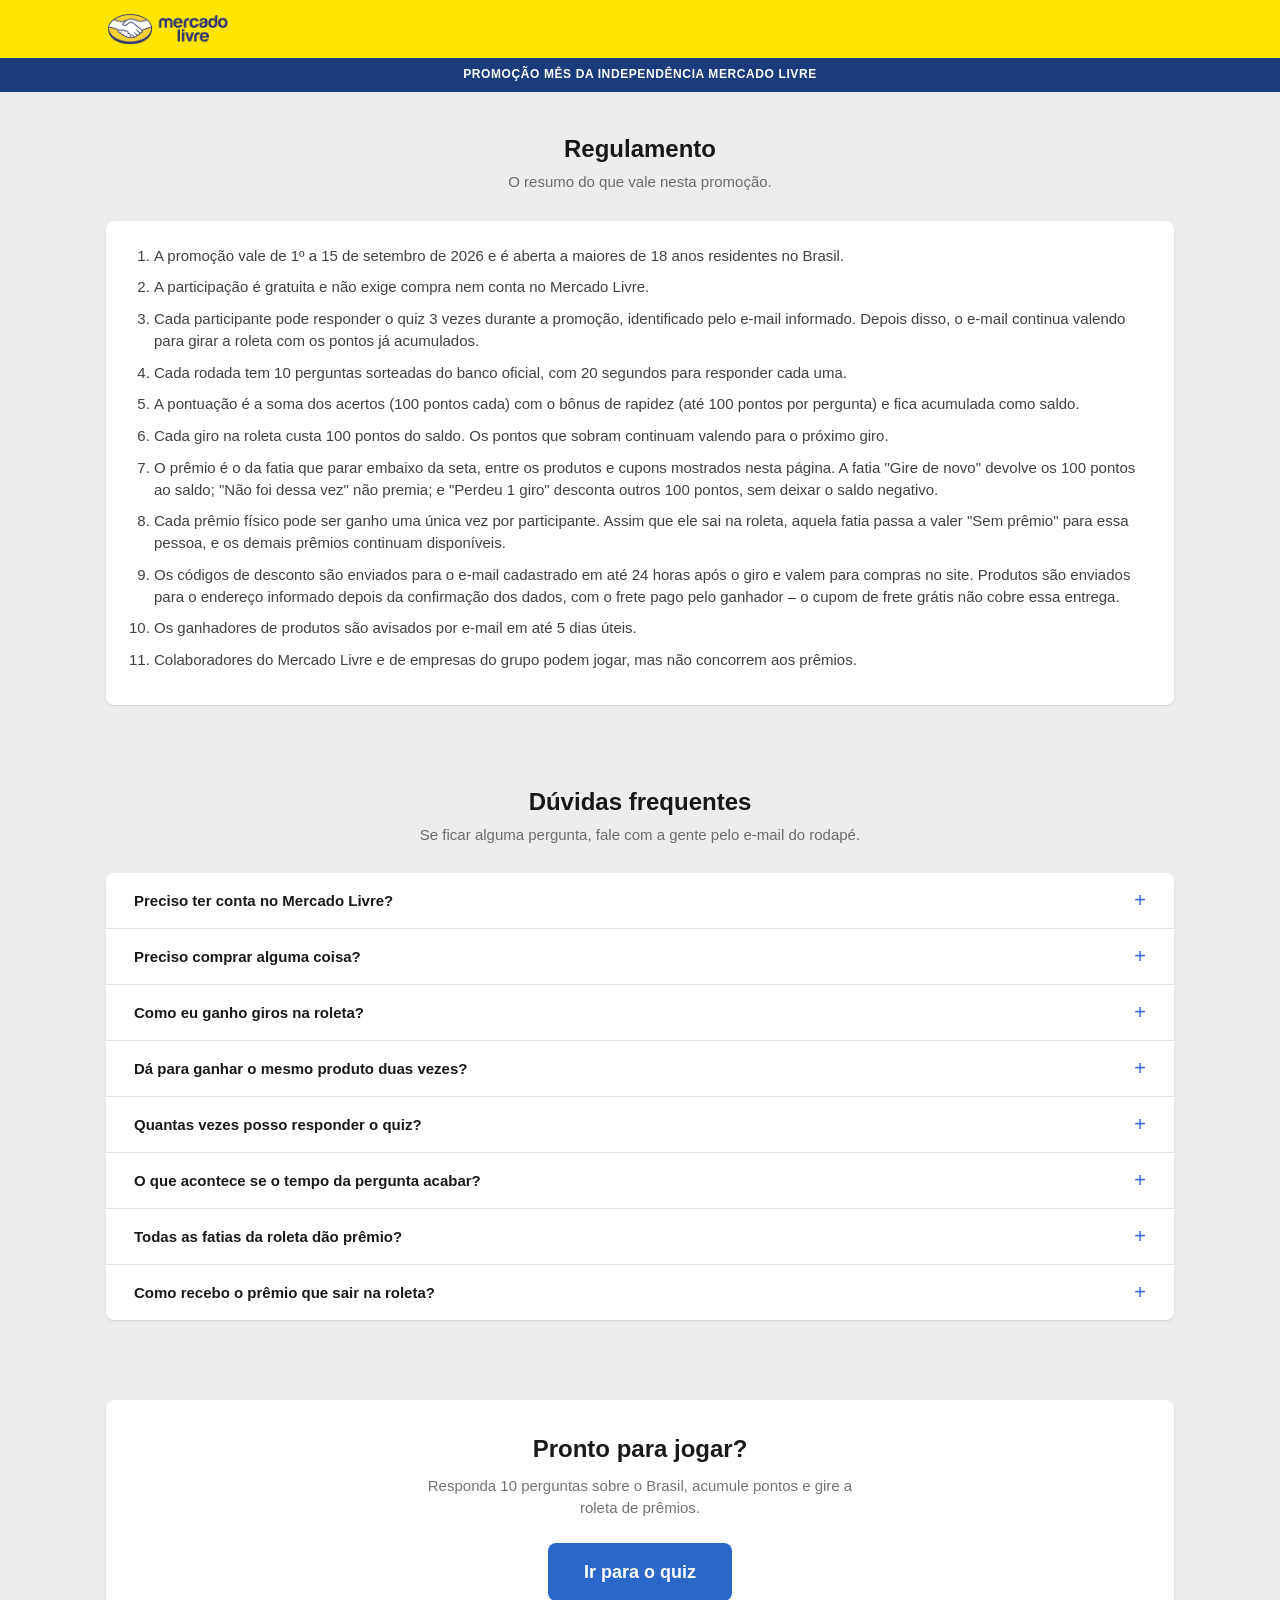
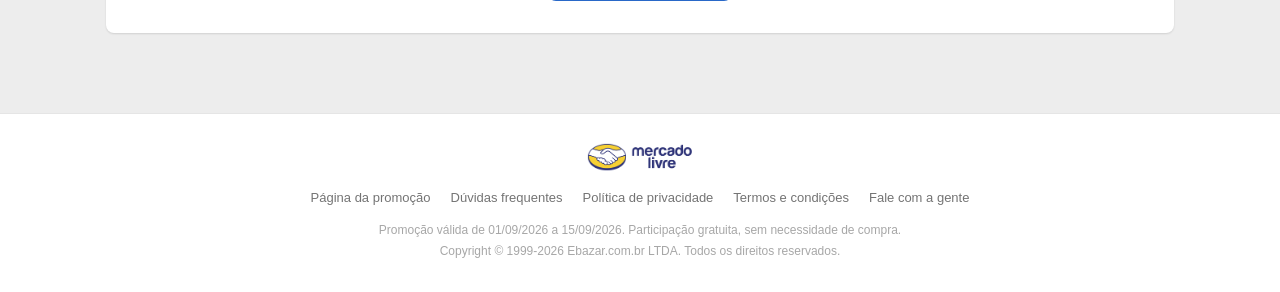
==== regulamento.html @ 3c443bb8 "Landing da promoção Quiz Premiado com roleta de prêmios Página única e autônoma do evento, no padrão" ====
<!DOCTYPE html>
<html lang="pt-BR">
<head>
<meta charset="UTF-8">
<meta name="viewport" content="width=device-width, initial-scale=1">
<title>Regulamento e dúvidas | Quiz Premiado Mercado Livre</title>
<meta name="description" content="Regulamento completo e dúvidas frequentes da promoção Quiz Premiado do Mercado Livre.">
<link rel="icon" href="imagens/mercado-livre-seeklogo.svg">
<link rel="stylesheet" href="css/estilo.css">
</head>
<body>

<!-- ============================ TOPO ============================ -->
<header class="topo">
  <div class="container topo__conteudo">
    <a href="index.html"><img class="topo__logo" src="imagens/mercado-livre-seeklogo.svg" alt="Mercado Livre"></a>
  </div>
</header>

<!-- Faixa com o nome da campanha, logo abaixo da marca -->
<div class="faixa-campanha">
  <div class="container">Promoção Mês da Independência Mercado Livre</div>
</div>

<main>
  <!-- ============================ REGULAMENTO ============================ -->
  <section class="secao" id="regulamento">
    <div class="container">
      <h2 class="secao__titulo">Regulamento</h2>
      <p class="secao__subtitulo">O resumo do que vale nesta promoção.</p>

      <div class="cartao regras">
        <ol>
          <li>A promoção vale de 1º a 15 de setembro de 2026 e é aberta a maiores de 18 anos residentes no Brasil.</li>
          <li>A participação é gratuita e não exige compra nem conta no Mercado Livre.</li>
          <li>Cada participante pode responder o quiz 3 vezes durante a promoção, identificado pelo e-mail informado. Depois disso, o e-mail continua valendo para girar a roleta com os pontos já acumulados.</li>
          <li>Cada rodada tem 10 perguntas sorteadas do banco oficial, com 20 segundos para responder cada uma.</li>
          <li>A pontuação é a soma dos acertos (100 pontos cada) com o bônus de rapidez (até 100 pontos por pergunta) e fica acumulada como saldo.</li>
          <li>Cada giro na roleta custa 100 pontos do saldo. Os pontos que sobram continuam valendo para o próximo giro.</li>
          <li>O prêmio é o da fatia que parar embaixo da seta, entre os produtos e cupons mostrados nesta página. A fatia "Gire de novo" devolve os 100 pontos ao saldo; "Não foi dessa vez" não premia; e "Perdeu 1 giro" desconta outros 100 pontos, sem deixar o saldo negativo.</li>
          <li>Cada prêmio físico pode ser ganho uma única vez por participante. Assim que ele sai na roleta, aquela fatia passa a valer "Sem prêmio" para essa pessoa, e os demais prêmios continuam disponíveis.</li>
          <li>Os códigos de desconto são enviados para o e-mail cadastrado em até 24 horas após o giro e valem para compras no site. Produtos são enviados para o endereço informado depois da confirmação dos dados, com o frete pago pelo ganhador &ndash; o cupom de frete grátis não cobre essa entrega.</li>
          <li>Os ganhadores de produtos são avisados por e-mail em até 5 dias úteis.</li>
          <li>Colaboradores do Mercado Livre e de empresas do grupo podem jogar, mas não concorrem aos prêmios.</li>
        </ol>
      </div>
    </div>
  </section>

  <!-- ============================ FAQ ============================ -->
  <section class="secao" id="duvidas">
    <div class="container">
      <h2 class="secao__titulo">Dúvidas frequentes</h2>
      <p class="secao__subtitulo">Se ficar alguma pergunta, fale com a gente pelo e-mail do rodapé.</p>

      <div class="cartao" id="faq">
        <div class="faq__item">
          <button class="faq__pergunta" type="button" aria-expanded="false" aria-controls="faq1">Preciso ter conta no Mercado Livre?</button>
          <p class="faq__resposta" id="faq1" hidden>Não. A promoção é aberta a qualquer pessoa: basta informar nome e e-mail nesta página.</p>
        </div>
        <div class="faq__item">
          <button class="faq__pergunta" type="button" aria-expanded="false" aria-controls="faq2">Preciso comprar alguma coisa?</button>
          <p class="faq__resposta" id="faq2" hidden>Não. A participação é gratuita e não está condicionada a nenhuma compra.</p>
        </div>
        <div class="faq__item">
          <button class="faq__pergunta" type="button" aria-expanded="false" aria-controls="faq3">Como eu ganho giros na roleta?</button>
          <p class="faq__resposta" id="faq3" hidden>Cada acerto vale 100 pontos, mais até 100 de bônus por rapidez. Os pontos ficam acumulados no seu saldo e, a cada 100, você libera um giro &ndash; ou seja, todo acerto já garante pelo menos um giro. Dá para guardar os pontos e girar várias vezes depois.</p>
        </div>
        <div class="faq__item">
          <button class="faq__pergunta" type="button" aria-expanded="false" aria-controls="faq8">Dá para ganhar o mesmo produto duas vezes?</button>
          <p class="faq__resposta" id="faq8" hidden>Não. Cada prêmio físico é único por participante: quando ele sai na roleta, aquela fatia vira "Sem prêmio" para você e os outros produtos seguem valendo. Cupons não têm esse limite e podem sair mais de uma vez.</p>
        </div>
        <div class="faq__item">
          <button class="faq__pergunta" type="button" aria-expanded="false" aria-controls="faq7">Quantas vezes posso responder o quiz?</button>
          <p class="faq__resposta" id="faq7" hidden>Três vezes por e-mail, durante toda a promoção. Os pontos das três rodadas se somam no mesmo saldo, e depois da terceira você continua podendo girar a roleta enquanto tiver pontos guardados.</p>
        </div>
        <div class="faq__item">
          <button class="faq__pergunta" type="button" aria-expanded="false" aria-controls="faq4">O que acontece se o tempo da pergunta acabar?</button>
          <p class="faq__resposta" id="faq4" hidden>A pergunta é contada como erro e o quiz segue automaticamente para a próxima.</p>
        </div>
        <div class="faq__item">
          <button class="faq__pergunta" type="button" aria-expanded="false" aria-controls="faq6">Todas as fatias da roleta dão prêmio?</button>
          <p class="faq__resposta" id="faq6" hidden>Não. Além dos produtos e cupons, a roleta tem a fatia "Gire de novo", que devolve os 100 pontos, a fatia "Não foi dessa vez", que não premia, e a fatia "Perdeu 1 giro", que desconta mais 100 pontos do saldo. Se não houver todos esses pontos, sai só o que existir: o saldo nunca fica negativo.</p>
        </div>
        <div class="faq__item">
          <button class="faq__pergunta" type="button" aria-expanded="false" aria-controls="faq5">Como recebo o prêmio que sair na roleta?</button>
          <p class="faq__resposta" id="faq5" hidden>O código de desconto chega no e-mail que você cadastrou em até 24 horas depois do giro &ndash; vale conferir também a caixa de spam. Se sair um produto, entramos em contato pelo mesmo e-mail para confirmar seus dados e combinar a entrega. O frete é pago pelo ganhador, calculado pelo CEP na hora do envio.</p>
        </div>
      </div>
    </div>
  </section>

  <!-- ============================ VOLTAR ============================ -->
  <section class="secao">
    <div class="container">
      <div class="cartao painel">
        <h2>Pronto para jogar?</h2>
        <p>Responda 10 perguntas sobre o Brasil, acumule pontos e gire a roleta de prêmios.</p>
        <a class="botao botao--principal botao--grande" href="index.html#participar">Ir para o quiz</a>
      </div>
    </div>
  </section>
</main>

<!-- ============================ RODAPÉ ============================ -->
<footer class="rodape">
  <div class="container">
    <img src="imagens/mercado-livre-seeklogo.svg" alt="Mercado Livre">
    <ul class="rodape__links">
      <li><a href="index.html">Página da promoção</a></li>
      <li><a href="#duvidas">Dúvidas frequentes</a></li>
      <li><a href="#">Política de privacidade</a></li>
      <li><a href="#">Termos e condições</a></li>
      <li><a href="mailto:quizpremiado@mercadolivre.com.br">Fale com a gente</a></li>
    </ul>
    <p>Promoção válida de 01/09/2026 a 15/09/2026. Participação gratuita, sem necessidade de compra.</p>
    <p>Copyright © 1999-2026 Ebazar.com.br LTDA. Todos os direitos reservados.</p>
  </div>
</footer>

<script src="js/comum.js" charset="UTF-8"></script>
</body>
</html>
---- css/estilo.css ----
/* ==========================================================================
   Quiz Premiado - Mercado Livre
   Landing exclusiva do evento (pagina unica, sem navegacao de loja)
   ========================================================================== */

:root {
  --amarelo: #FFE600;
  --branco: #FFFFFF;
  --verde: #00A650;
  --azul: #2968C8;
  --azul-claro: #D9E7FA;
  --cinza-bg: #EDEDED;

  --azul-escuro: #1A3B7C;
  --azul-hover: #1F55A8;
  --texto: rgba(0, 0, 0, .9);
  --texto-medio: rgba(0, 0, 0, .55);
  --texto-fraco: rgba(0, 0, 0, .35);
  --linha: rgba(0, 0, 0, .1);
  --vermelho: #F23D4F;

  --sombra: 0 1px 2px 0 rgba(0, 0, 0, .12);
  --sombra-alta: 0 8px 24px 0 rgba(0, 0, 0, .12);
  --raio: 8px;
  --container: 1100px;
}

* { box-sizing: border-box; }

html { -webkit-text-size-adjust: 100%; scroll-behavior: smooth; }

body {
  margin: 0;
  background: var(--cinza-bg);
  color: var(--texto);
  font-family: "Proxima Nova", -apple-system, "Segoe UI", Roboto, Helvetica, Arial, sans-serif;
  font-size: 15px;
  line-height: 1.45;
}

img { max-width: 100%; display: block; }
a { color: var(--azul); text-decoration: none; }
a:hover { color: var(--azul-hover); }
button { font-family: inherit; }

.container {
  width: 100%;
  max-width: var(--container);
  margin: 0 auto;
  padding: 0 16px;
}

.visualmente-oculto {
  position: absolute; width: 1px; height: 1px;
  overflow: hidden; clip: rect(0 0 0 0); white-space: nowrap;
}

/* ============================ TOPO ====================================== */
/* Barra minima: so a marca e o selo da promocao. Sem menu, busca ou conta. */

.topo {
  background: var(--amarelo);
  padding: 12px 0;
}
.topo__conteudo {
  display: flex;
  align-items: center;
  justify-content: space-between;
  gap: 16px;
}
.topo__logo { width: 124px; height: auto; }

/* Faixa do nome da campanha: atravessa a tela inteira, então cabe em uma
   linha no celular sem disputar espaço com a logo. */
.faixa-campanha {
  background: var(--azul-escuro);
  color: var(--branco);
  text-align: center;
  font-size: 12px; font-weight: 700; line-height: 1.3;
  text-transform: uppercase; letter-spacing: .6px;
  padding: 9px 0;
}

/* ============================ BANNER ==================================== */

.banner { background: var(--amarelo); padding: 0 0 24px; }
.banner__botao {
  display: block; width: 100%;
  border: 0; padding: 0; background: none; cursor: pointer;
  border-radius: var(--raio); overflow: hidden;
  box-shadow: var(--sombra-alta);
  transition: transform .2s ease;
}
.banner__botao:hover { transform: translateY(-2px); }
.banner__botao img { width: 100%; height: auto; }

/* Cartao de chamada que sobe por cima do banner */
.chamada {
  background: var(--branco);
  border-radius: var(--raio);
  box-shadow: var(--sombra-alta);
  padding: 24px;
  margin: -32px auto 0;
  position: relative;
  z-index: 2;
  display: grid;
  grid-template-columns: 1fr auto;
  gap: 24px;
  align-items: center;
}
.chamada__texto h1 { font-size: 26px; margin: 0 0 6px; }
.chamada__texto p { margin: 0; color: var(--texto-medio); }
.chamada__acao { display: grid; gap: 10px; justify-items: center; }
.chamada__aviso { font-size: 12px; color: var(--texto-fraco); }

.contador { display: flex; gap: 8px; margin-top: 14px; }
.contador div {
  background: var(--cinza-bg); border-radius: 6px;
  padding: 8px 12px; min-width: 58px; text-align: center;
}
.contador b { display: block; font-size: 20px; line-height: 1.1; }
.contador span { font-size: 11px; color: var(--texto-medio); }

/* ============================ BOTOES ==================================== */

.botao {
  display: inline-flex;
  align-items: center;
  justify-content: center;
  gap: 8px;
  border: 0;
  border-radius: var(--raio);
  padding: 13px 26px;
  font-size: 16px;
  font-weight: 600;
  cursor: pointer;
  transition: background-color .15s ease;
  text-align: center;
}
.botao--principal { background: var(--azul); color: var(--branco); }
.botao--principal:hover { background: var(--azul-hover); color: var(--branco); }
.botao--secundario { background: var(--azul-claro); color: var(--azul); }
.botao--secundario:hover { background: #C7DBF7; color: var(--azul); }
.botao--largo { width: 100%; }
.botao--grande { padding: 16px 36px; font-size: 18px; }
.botao:disabled { background: rgba(0, 0, 0, .1); color: var(--texto-fraco); cursor: not-allowed; }

/* ============================ SECOES ==================================== */

.cartao {
  background: var(--branco);
  border-radius: var(--raio);
  box-shadow: var(--sombra);
}

.secao { padding: 40px 0; }
.secao__titulo { font-size: 24px; font-weight: 700; margin: 0 0 4px; text-align: center; }
.secao__subtitulo { color: var(--texto-medio); margin: 0 0 28px; text-align: center; }
.secao__nota {
  text-align: center; color: var(--texto-medio); font-size: 14px;
  margin: 20px auto 0; max-width: 60ch;
}
.secao__nota strong { color: var(--texto); }

.grade-3 { display: grid; grid-template-columns: repeat(3, 1fr); gap: 16px; }
.premios-grade { display: grid; grid-template-columns: repeat(4, 1fr); gap: 14px; }

/* Premios ---------------------------------------------------------------- */
.premio {
  padding: 16px;
  display: flex; flex-direction: column;
  text-align: center;
  transition: box-shadow .2s ease, transform .2s ease;
}
.premio:hover { box-shadow: var(--sombra-alta); transform: translateY(-2px); }
.premio__posicao {
  align-self: center;
  background: var(--amarelo); color: var(--azul-escuro);
  font-size: 12px; font-weight: 700;
  padding: 4px 12px; border-radius: 40px;
  margin-bottom: 10px;
}
.premio__figura {
  height: 165px;
  display: flex; align-items: center; justify-content: center;
  margin-bottom: 12px;
}
.premio__figura img { max-height: 100%; width: auto; object-fit: contain; }
.premio h3 { font-size: 15px; line-height: 1.35; margin: 0 0 8px; font-weight: 600; }
/* O nome é a última linha do cartão: encostado no fim, alinha a base de todos
   mesmo com nomes de produto de tamanhos bem diferentes. */
.premio h3 { margin-top: auto; }

/* Carrossel (só no mobile) ------------------------------------------------ */
/* No desktop a grade fica como está; abaixo de 720px os cartões viram uma
   faixa horizontal com encaixe, e os pontos aparecem para indicar a posição. */

.carrossel__pontos { display: none; justify-content: center; gap: 8px; margin-top: 16px; }
.carrossel__ponto {
  width: 8px; height: 8px; padding: 0;
  border: 0; border-radius: 50%;
  background: rgba(0, 0, 0, .2);
  cursor: pointer;
  transition: width .2s ease, background-color .2s ease;
}
.carrossel__ponto--ativo { width: 22px; border-radius: 4px; background: var(--azul); }

@media (max-width: 720px) {
  .premios-grade.carrossel__trilho {
    display: flex;
    overflow-x: auto;
    scroll-snap-type: x mandatory;
    -webkit-overflow-scrolling: touch;
    scrollbar-width: none;
    gap: 12px;
    /* sangra até a borda da tela para o próximo cartão aparecer espiando */
    margin: 0 -16px;
    padding: 8px 16px 10px;
    scroll-padding-left: 16px;
  }
  .premios-grade.carrossel__trilho::-webkit-scrollbar { display: none; }
  .premios-grade.carrossel__trilho > .premio {
    flex: 0 0 74%;
    scroll-snap-align: start;
  }
  .carrossel__pontos { display: flex; }
}

/* Passos ----------------------------------------------------------------- */
.passo { padding: 24px; text-align: center; }
.passo__numero {
  width: 44px; height: 44px; border-radius: 50%;
  background: var(--azul-claro); color: var(--azul);
  font-weight: 700; font-size: 19px;
  display: flex; align-items: center; justify-content: center;
  margin: 0 auto 12px;
}
.passo h3 { font-size: 16px; margin: 0 0 6px; }
.passo p { color: var(--texto-medio); margin: 0; font-size: 14px; }

/* Regulamento e FAQ ------------------------------------------------------ */
.regras { padding: 24px 28px; }
.regras ol { margin: 0; padding-left: 20px; color: rgba(0, 0, 0, .75); }
.regras li { margin-bottom: 10px; }

.faq__item { border-bottom: 1px solid var(--linha); }
.faq__item:last-child { border-bottom: 0; }
.faq__pergunta {
  width: 100%; text-align: left; background: none; border: 0;
  padding: 16px 28px; font-size: 15px; font-weight: 600; color: var(--texto);
  cursor: pointer; display: flex; justify-content: space-between; align-items: center; gap: 16px;
}
.faq__pergunta:hover { color: var(--azul); }
.faq__pergunta::after { content: "+"; font-size: 20px; font-weight: 400; color: var(--azul); }
.faq__pergunta[aria-expanded="true"]::after { content: "\2013"; }
.faq__resposta { padding: 0 28px 18px; color: var(--texto-medio); margin: 0; max-width: 80ch; }
.faq__resposta[hidden] { display: none; }

/* ============================ QUIZ ====================================== */

.quiz { max-width: 720px; margin: 0 auto; }

.quiz__barra-topo {
  display: flex; align-items: center; justify-content: space-between;
  gap: 16px; margin-bottom: 12px;
}
.quiz__contagem { font-size: 13px; color: var(--texto-medio); }
.quiz__contagem strong { color: var(--texto); font-size: 15px; }

.cronometro {
  display: inline-flex; align-items: center; gap: 6px;
  background: var(--branco); border-radius: 40px;
  padding: 6px 14px; font-weight: 700; font-size: 15px;
  box-shadow: var(--sombra);
}
.cronometro--alerta { color: var(--vermelho); }

.progresso {
  height: 6px; background: var(--branco); border-radius: 3px;
  overflow: hidden; margin-bottom: 20px; box-shadow: var(--sombra);
}
.progresso__preenchido {
  height: 100%; width: 0%;
  background: var(--verde);
  transition: width .3s ease;
}

.quiz__cartao { padding: 28px; }
.quiz__categoria {
  display: inline-block;
  background: var(--azul-claro); color: var(--azul);
  font-size: 11px; font-weight: 700; letter-spacing: .5px; text-transform: uppercase;
  padding: 4px 8px; border-radius: 2px; margin-bottom: 14px;
}
.quiz__pergunta { font-size: 22px; line-height: 1.3; margin: 0 0 22px; font-weight: 700; }

.alternativas { display: grid; gap: 10px; margin-bottom: 20px; }
.alternativa {
  display: flex; align-items: center; gap: 12px;
  width: 100%; text-align: left;
  background: var(--branco);
  border: 1px solid var(--linha);
  border-radius: var(--raio);
  padding: 14px 16px;
  font-size: 15px; color: var(--texto);
  cursor: pointer;
  transition: border-color .15s ease, background-color .15s ease;
}
.alternativa:hover:not(:disabled) { border-color: var(--azul); background: var(--azul-claro); }
.alternativa__letra {
  flex: 0 0 auto;
  width: 26px; height: 26px; border-radius: 50%;
  background: var(--cinza-bg); color: var(--texto-medio);
  display: flex; align-items: center; justify-content: center;
  font-size: 13px; font-weight: 700;
}
.alternativa:hover:not(:disabled) .alternativa__letra { background: var(--branco); color: var(--azul); }
.alternativa:disabled { cursor: default; }

.alternativa--certa { border-color: var(--verde); background: rgba(0, 166, 80, .08); }
.alternativa--certa .alternativa__letra { background: var(--verde); color: var(--branco); }
.alternativa--errada { border-color: var(--vermelho); background: rgba(242, 61, 79, .07); }
.alternativa--errada .alternativa__letra { background: var(--vermelho); color: var(--branco); }
.alternativa--apagada { opacity: .55; }

.feedback {
  border-radius: var(--raio);
  padding: 14px 16px;
  margin-bottom: 18px;
  font-size: 14px;
  border-left: 4px solid;
}
.feedback--certo { background: rgba(0, 166, 80, .08); border-color: var(--verde); }
.feedback--errado { background: rgba(242, 61, 79, .07); border-color: var(--vermelho); }
.feedback strong { display: block; margin-bottom: 2px; }
.feedback[hidden] { display: none; }

.quiz__rodape { display: flex; justify-content: space-between; align-items: center; gap: 16px; }
.quiz__pontos { font-size: 14px; color: var(--texto-medio); }
.quiz__pontos strong { color: var(--verde); font-size: 18px; }

/* Cadastro e resultado --------------------------------------------------- */
.painel { padding: 32px; text-align: center; }
.painel h2 { font-size: 24px; margin: 0 0 8px; }
.painel > p { color: var(--texto-medio); margin: 0 auto 24px; max-width: 52ch; }

.formulario { max-width: 380px; margin: 0 auto; text-align: left; }
.campo { display: block; margin-bottom: 16px; }
.campo > span:first-child { display: block; font-size: 13px; color: var(--texto-medio); margin-bottom: 4px; }
.campo input[type="text"],
.campo input[type="email"],
.campo input[type="tel"] {
  width: 100%; padding: 12px 14px; font-size: 15px;
  border: 1px solid rgba(0, 0, 0, .25); border-radius: var(--raio);
  outline: 0; background: var(--branco); color: var(--texto);
}
.campo input:focus { border-color: var(--azul); box-shadow: 0 0 0 3px var(--azul-claro); }
.campo--erro input { border-color: var(--vermelho); }
.campo__erro { display: none; color: var(--vermelho); font-size: 12px; margin-top: 4px; }
.campo--erro .campo__erro { display: block; }
.campo__erro--visivel { display: block; }
#erro-aceite { margin: -12px 0 16px; }

.aceite { display: flex; gap: 10px; align-items: flex-start; font-size: 13px; color: var(--texto-medio); margin-bottom: 20px; }
.aceite input { margin-top: 2px; width: 16px; height: 16px; accent-color: var(--azul); }

.lista-checagem {
  list-style: none; margin: 0 auto 24px; padding: 0;
  text-align: left; display: grid; gap: 10px; max-width: 380px;
}
.lista-checagem li { display: flex; gap: 10px; align-items: flex-start; color: rgba(0, 0, 0, .75); font-size: 14px; }
.lista-checagem li::before { content: "\2713"; color: var(--verde); font-weight: 700; flex: 0 0 auto; }

.medalha {
  width: 96px; height: 96px; border-radius: 50%;
  background: var(--amarelo);
  display: flex; align-items: center; justify-content: center;
  font-size: 42px; font-weight: 700;
  margin: 0 auto 16px;
}
.resultado__placar { font-size: 15px; color: var(--texto-medio); margin-bottom: 8px; }
.resultado__rodadas { font-size: 13px; color: var(--texto-medio); margin: 0 0 20px; }
.resultado__placar b { color: var(--texto); font-size: 22px; }

.cupom {
  background: var(--azul-claro);
  border: 1px dashed var(--azul);
  border-radius: var(--raio);
  padding: 16px;
  margin: 0 0 20px;
}
.cupom small { color: var(--azul); font-weight: 600; text-transform: uppercase; letter-spacing: .5px; font-size: 11px; }
.cupom__codigo { font-size: 26px; font-weight: 700; letter-spacing: 3px; color: var(--azul); margin: 6px 0 2px; }
.cupom p { margin: 0; color: var(--texto-medio); font-size: 13px; }

.acoes-centro { display: flex; gap: 12px; justify-content: center; flex-wrap: wrap; }

.resumo { text-align: left; margin-top: 28px; }
.resumo h3 { font-size: 16px; margin: 0 0 12px; }
.resumo__item { border-top: 1px solid var(--linha); padding: 12px 0; }
.resumo__item p { margin: 0 0 4px; font-weight: 600; font-size: 14px; }
.resumo__item small { color: var(--texto-medio); display: block; }
.resumo__marca { font-weight: 700; margin-right: 6px; }
.resumo__marca--certa { color: var(--verde); }
.resumo__marca--errada { color: var(--vermelho); }

/* ============================ ROLETA ==================================== */

.roleta__placar {
  display: flex; justify-content: center; gap: 12px; flex-wrap: wrap;
  margin-bottom: 20px;
}
.roleta__placar div {
  background: var(--cinza-bg); border-radius: var(--raio);
  padding: 10px 20px; min-width: 130px;
}
.roleta__placar b { display: block; font-size: 24px; line-height: 1.1; color: var(--azul-escuro); }
.roleta__placar span { font-size: 12px; color: var(--texto-medio); }

.roleta {
  position: relative;
  width: 320px; height: 320px;
  margin: 0 auto 16px;
}

/* Ponteiro fixo no topo: a fatia que parar embaixo dele é a premiada. */
.roleta__seta {
  position: absolute; top: -6px; left: 50%;
  transform: translateX(-50%);
  width: 0; height: 0;
  border-left: 14px solid transparent;
  border-right: 14px solid transparent;
  border-top: 24px solid var(--azul-escuro);
  filter: drop-shadow(0 2px 2px rgba(0, 0, 0, .25));
  z-index: 3;
}

.roleta__disco {
  position: absolute; inset: 0;
  border-radius: 50%;
  border: 8px solid var(--amarelo);
  box-shadow: var(--sombra-alta), inset 0 0 0 2px rgba(0, 0, 0, .08);
  overflow: hidden;
  transition: transform 4.5s cubic-bezier(.16, .84, .28, 1);
}

/* O rótulo é escrito no sentido do raio: assim o texto usa o comprimento da
   fatia, e não a largura estreita perto do centro. A conta é: gira até o meio
   da fatia, empurra para fora e vira o texto 90 graus. */
.roleta__setor {
  --distancia: 100px;
  position: absolute;
  top: 50%; left: 50%;
  width: 100px;
  text-align: center;
  pointer-events: none;
  transform:
    translate(-50%, -50%)
    rotate(var(--angulo))
    translateY(calc(var(--distancia) * -1))
    rotate(-90deg);
}
.roleta__setor span {
  display: block;
  font-size: 10px; font-weight: 700; line-height: 1.15;
  text-shadow: 0 1px 1px rgba(0, 0, 0, .18);
}

.roleta__centro {
  position: absolute; top: 50%; left: 50%;
  transform: translate(-50%, -50%);
  width: 92px; height: 92px;
  border-radius: 50%;
  border: 4px solid var(--amarelo);
  background: var(--branco);
  color: var(--azul);
  font-size: 15px; font-weight: 700; letter-spacing: .5px;
  cursor: pointer;
  box-shadow: 0 3px 10px rgba(0, 0, 0, .2);
  z-index: 2;
  transition: transform .15s ease, background-color .15s ease;
}
.roleta__centro:hover:not(:disabled) { background: var(--azul); color: var(--branco); transform: translate(-50%, -50%) scale(1.05); }
.roleta__centro:disabled { color: var(--texto-fraco); cursor: not-allowed; background: var(--branco); }

.roleta__aviso { font-size: 13px; color: var(--texto-medio); margin: 0 0 20px; }

.roleta__resultado {
  border-radius: var(--raio);
  padding: 18px;
  margin-bottom: 20px;
  border: 1px solid var(--linha);
  background: var(--cinza-bg);
}
.roleta__resultado[hidden] { display: none; }
.roleta__resultado strong { display: block; font-size: 18px; margin-bottom: 4px; }
.roleta__resultado p { margin: 0; color: var(--texto-medio); font-size: 14px; }
.roleta__resultado--produto { background: rgba(41, 104, 200, .08); border-color: var(--azul); }
.roleta__resultado--cupom { background: var(--azul-claro); border-color: var(--azul-claro); }
.roleta__resultado--bonus { background: rgba(0, 166, 80, .1); border-color: var(--verde); }
.roleta__resultado--nada { background: var(--cinza-bg); border-color: rgba(0, 0, 0, .18); }
.roleta__resultado--perde { background: rgba(242, 61, 79, .08); border-color: var(--vermelho); }
.roleta__resultado-figura { height: 120px; margin-bottom: 10px; display: flex; justify-content: center; }
.roleta__resultado-figura img { max-height: 100%; width: auto; }
.roleta__resultado-contato { margin-top: 8px !important; font-size: 12px !important; }

.premios-ganhos { text-align: left; margin-top: 24px; }
.premios-ganhos h3 { font-size: 16px; margin: 0 0 10px; }
.premios-ganhos ul { list-style: none; margin: 0; padding: 0; display: grid; gap: 8px; }
.premios-ganhos li {
  display: flex; align-items: center; justify-content: space-between; gap: 12px;
  background: var(--cinza-bg); border-radius: var(--raio);
  padding: 10px 14px; font-size: 14px;
}
.premios-ganhos__status {
  flex: 0 0 auto;
  color: var(--verde); font-weight: 600; font-size: 12px;
  background: var(--branco); border-radius: 4px; padding: 3px 8px;
}
.premios-ganhos li.premios-ganhos__vazio {
  background: none; padding: 0;
  color: var(--texto-medio); font-size: 14px;
}

/* Ranking ---------------------------------------------------------------- */
.ranking { margin-top: 28px; text-align: left; }
.ranking h3 { font-size: 16px; margin: 0 0 12px; }
.tabela { width: 100%; border-collapse: collapse; }
.tabela th, .tabela td { padding: 12px; text-align: left; border-bottom: 1px solid var(--linha); font-size: 14px; }
.tabela th { font-size: 11px; text-transform: uppercase; letter-spacing: .5px; color: var(--texto-medio); font-weight: 600; }
.tabela tr:last-child td { border-bottom: 0; }
.tabela td:last-child, .tabela th:last-child { text-align: right; }
.tabela tr.eu { background: var(--azul-claro); }
.tabela tr.eu td { font-weight: 600; }
.posicao {
  display: inline-flex; align-items: center; justify-content: center;
  width: 28px; height: 28px; border-radius: 50%;
  background: var(--cinza-bg); font-weight: 700; font-size: 13px;
}
.posicao--1 { background: var(--amarelo); }
.posicao--2, .posicao--3 { background: var(--azul-claro); color: var(--azul); }

/* ============================ RODAPE ==================================== */

.rodape {
  background: var(--branco);
  border-top: 1px solid var(--linha);
  padding: 28px 0;
  margin-top: 40px;
  text-align: center;
}
.rodape img { width: 108px; margin: 0 auto 14px; }
.rodape__links {
  display: flex; flex-wrap: wrap; gap: 8px 20px; justify-content: center;
  list-style: none; margin: 0 0 14px; padding: 0;
}
.rodape__links a { font-size: 13px; color: var(--texto-medio); }
.rodape__links a:hover { color: var(--azul); }
.rodape p { color: var(--texto-fraco); font-size: 12px; margin: 0 0 4px; }

/* ============================ RESPONSIVO ================================ */

@media (max-width: 900px) {
  .premios-grade { grid-template-columns: repeat(2, 1fr); }
  .chamada { grid-template-columns: 1fr; text-align: center; }
  .contador { justify-content: center; }
  .chamada__acao { justify-items: stretch; }
}

@media (max-width: 620px) {
  .topo__logo { width: 110px; }
  .faixa-campanha { font-size: 10px; letter-spacing: .3px; padding: 8px 0; }
  .grade-3 { grid-template-columns: 1fr; }
  .banner { padding-bottom: 16px; }
  .chamada { margin-top: -16px; padding: 20px; }
  .chamada__texto h1 { font-size: 21px; }
  .quiz__pergunta { font-size: 19px; }
  .quiz__cartao, .painel { padding: 20px; }
  .quiz__rodape { flex-direction: column-reverse; align-items: stretch; }
  .premio__figura { height: 150px; }
  .secao { padding: 28px 0; }
  .roleta { width: 260px; height: 260px; }
  .roleta__setor { --distancia: 80px; width: 80px; }
  .roleta__setor span { font-size: 9px; }
  .roleta__centro { width: 76px; height: 76px; font-size: 13px; }
}

@media (prefers-reduced-motion: reduce) {
  html { scroll-behavior: auto; }
  .roleta__disco { transition-duration: .6s; }
}
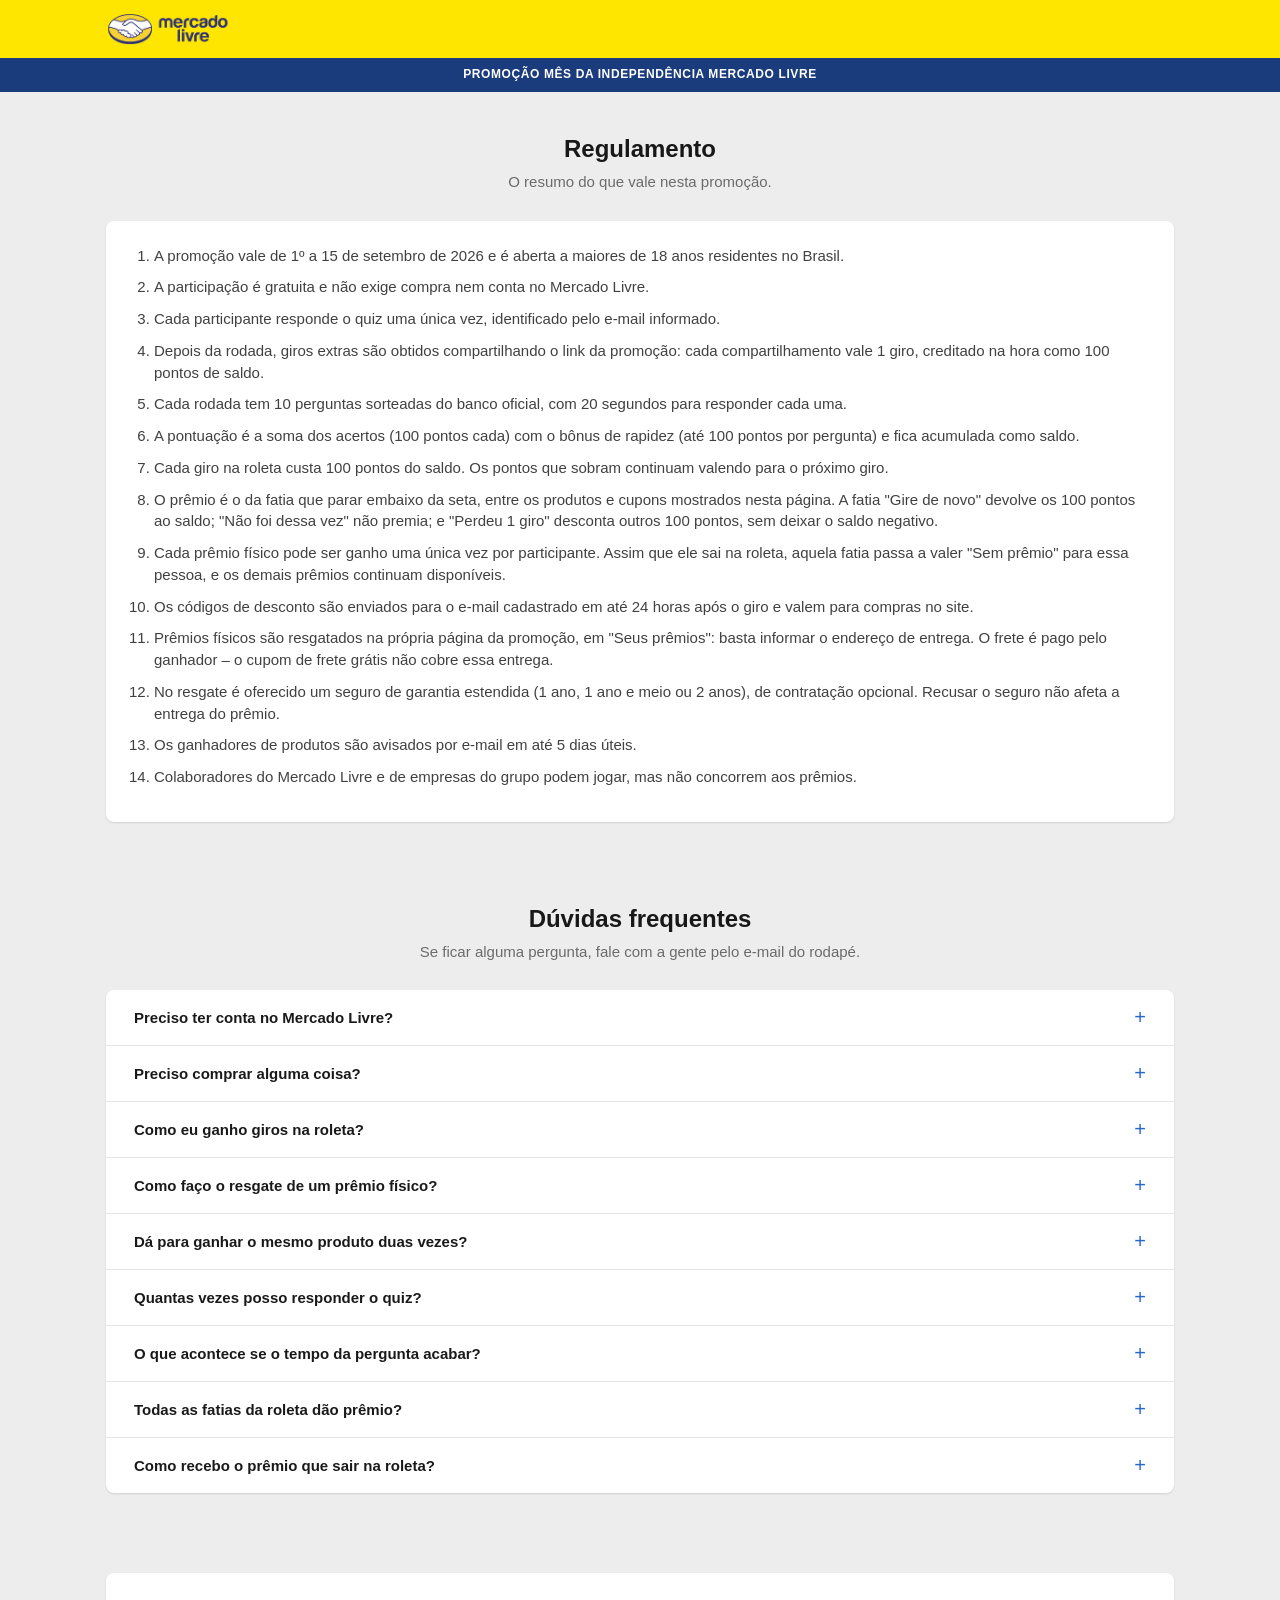
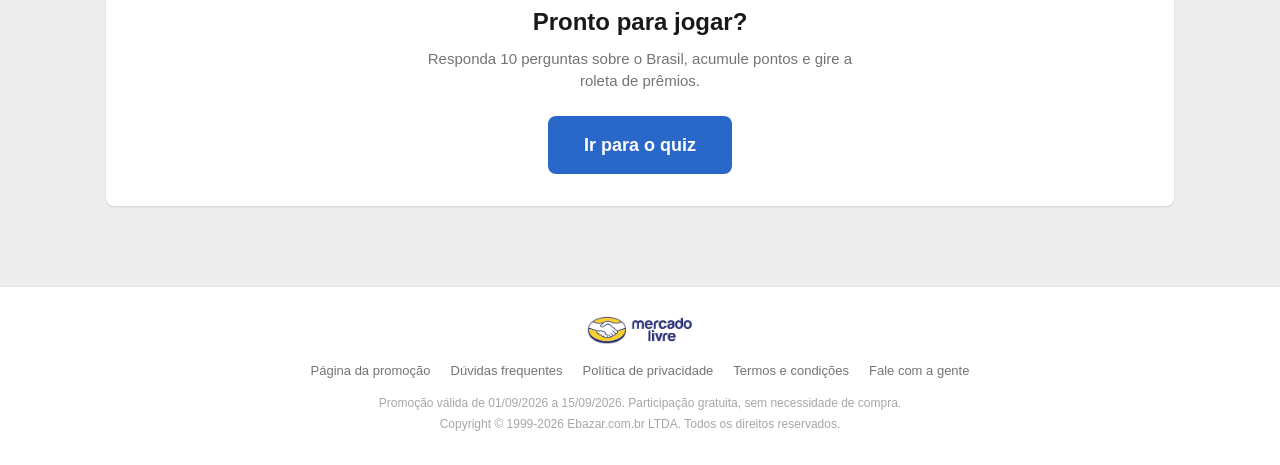
==== commit b3477016: "Quiz único por e-mail, compartilhamento por giros e resgate do prêmio Muda a economia da promoção e " ====
--- a/regulamento.html
+++ b/regulamento.html
@@ -33,13 +33,16 @@
         <ol>
           <li>A promoção vale de 1º a 15 de setembro de 2026 e é aberta a maiores de 18 anos residentes no Brasil.</li>
           <li>A participação é gratuita e não exige compra nem conta no Mercado Livre.</li>
-          <li>Cada participante pode responder o quiz 3 vezes durante a promoção, identificado pelo e-mail informado. Depois disso, o e-mail continua valendo para girar a roleta com os pontos já acumulados.</li>
+          <li>Cada participante responde o quiz uma única vez, identificado pelo e-mail informado.</li>
+          <li>Depois da rodada, giros extras são obtidos compartilhando o link da promoção: cada compartilhamento vale 1 giro, creditado na hora como 100 pontos de saldo.</li>
           <li>Cada rodada tem 10 perguntas sorteadas do banco oficial, com 20 segundos para responder cada uma.</li>
           <li>A pontuação é a soma dos acertos (100 pontos cada) com o bônus de rapidez (até 100 pontos por pergunta) e fica acumulada como saldo.</li>
           <li>Cada giro na roleta custa 100 pontos do saldo. Os pontos que sobram continuam valendo para o próximo giro.</li>
           <li>O prêmio é o da fatia que parar embaixo da seta, entre os produtos e cupons mostrados nesta página. A fatia "Gire de novo" devolve os 100 pontos ao saldo; "Não foi dessa vez" não premia; e "Perdeu 1 giro" desconta outros 100 pontos, sem deixar o saldo negativo.</li>
           <li>Cada prêmio físico pode ser ganho uma única vez por participante. Assim que ele sai na roleta, aquela fatia passa a valer "Sem prêmio" para essa pessoa, e os demais prêmios continuam disponíveis.</li>
-          <li>Os códigos de desconto são enviados para o e-mail cadastrado em até 24 horas após o giro e valem para compras no site. Produtos são enviados para o endereço informado depois da confirmação dos dados, com o frete pago pelo ganhador &ndash; o cupom de frete grátis não cobre essa entrega.</li>
+          <li>Os códigos de desconto são enviados para o e-mail cadastrado em até 24 horas após o giro e valem para compras no site.</li>
+          <li>Prêmios físicos são resgatados na própria página da promoção, em "Seus prêmios": basta informar o endereço de entrega. O frete é pago pelo ganhador &ndash; o cupom de frete grátis não cobre essa entrega.</li>
+          <li>No resgate é oferecido um seguro de garantia estendida (1 ano, 1 ano e meio ou 2 anos), de contratação opcional. Recusar o seguro não afeta a entrega do prêmio.</li>
           <li>Os ganhadores de produtos são avisados por e-mail em até 5 dias úteis.</li>
           <li>Colaboradores do Mercado Livre e de empresas do grupo podem jogar, mas não concorrem aos prêmios.</li>
         </ol>
@@ -64,7 +67,11 @@
         </div>
         <div class="faq__item">
           <button class="faq__pergunta" type="button" aria-expanded="false" aria-controls="faq3">Como eu ganho giros na roleta?</button>
-          <p class="faq__resposta" id="faq3" hidden>Cada acerto vale 100 pontos, mais até 100 de bônus por rapidez. Os pontos ficam acumulados no seu saldo e, a cada 100, você libera um giro &ndash; ou seja, todo acerto já garante pelo menos um giro. Dá para guardar os pontos e girar várias vezes depois.</p>
+          <p class="faq__resposta" id="faq3" hidden>De duas formas: respondendo o quiz, em que cada acerto vale 100 pontos mais até 100 de bônus por rapidez (e cada 100 pontos valem um giro); e compartilhando o link da promoção, em que cada compartilhamento vale mais 1 giro.</p>
+        </div>
+        <div class="faq__item">
+          <button class="faq__pergunta" type="button" aria-expanded="false" aria-controls="faq9">Como faço o resgate de um prêmio físico?</button>
+          <p class="faq__resposta" id="faq9" hidden>Pela própria página da promoção. Na tela da roleta, em "Seus prêmios", cada produto ganho tem o botão "Resgatar prêmio": você informa o endereço de entrega e, se quiser, contrata a garantia estendida. O seguro é opcional &ndash; é só escolher "Agora não" para concluir o resgate sem ele.</p>
         </div>
         <div class="faq__item">
           <button class="faq__pergunta" type="button" aria-expanded="false" aria-controls="faq8">Dá para ganhar o mesmo produto duas vezes?</button>
@@ -72,7 +79,7 @@
         </div>
         <div class="faq__item">
           <button class="faq__pergunta" type="button" aria-expanded="false" aria-controls="faq7">Quantas vezes posso responder o quiz?</button>
-          <p class="faq__resposta" id="faq7" hidden>Três vezes por e-mail, durante toda a promoção. Os pontos das três rodadas se somam no mesmo saldo, e depois da terceira você continua podendo girar a roleta enquanto tiver pontos guardados.</p>
+          <p class="faq__resposta" id="faq7" hidden>Uma vez por e-mail. Para continuar girando a roleta depois disso, compartilhe o link da promoção: cada compartilhamento vale 1 giro, creditado na hora.</p>
         </div>
         <div class="faq__item">
           <button class="faq__pergunta" type="button" aria-expanded="false" aria-controls="faq4">O que acontece se o tempo da pergunta acabar?</button>
--- a/css/estilo.css
+++ b/css/estilo.css
@@ -143,6 +143,7 @@
 .botao--secundario:hover { background: #C7DBF7; color: var(--azul); }
 .botao--largo { width: 100%; }
 .botao--grande { padding: 16px 36px; font-size: 18px; }
+.botao--pequeno { padding: 7px 16px; font-size: 13px; border-radius: 6px; }
 .botao:disabled { background: rgba(0, 0, 0, .1); color: var(--texto-fraco); cursor: not-allowed; }
 
 /* ============================ SECOES ==================================== */
@@ -186,10 +187,12 @@
   margin-bottom: 12px;
 }
 .premio__figura img { max-height: 100%; width: auto; object-fit: contain; }
-.premio h3 { font-size: 15px; line-height: 1.35; margin: 0 0 8px; font-weight: 600; }
-/* O nome é a última linha do cartão: encostado no fim, alinha a base de todos
-   mesmo com nomes de produto de tamanhos bem diferentes. */
-.premio h3 { margin-top: auto; }
+/* O nome é a última linha do cartão: o "margin-top: auto" encosta ele no fim e
+   alinha a base de todos, mesmo com nomes de tamanhos bem diferentes. */
+.premio h3 {
+  font-size: 15px; line-height: 1.35; font-weight: 600;
+  margin: auto 0 8px;
+}
 
 /* Carrossel (só no mobile) ------------------------------------------------ */
 /* No desktop a grade fica como está; abaixo de 720px os cartões viram uma
@@ -512,15 +515,221 @@
   background: var(--cinza-bg); border-radius: var(--raio);
   padding: 10px 14px; font-size: 14px;
 }
+.premios-ganhos__grupo {
+  font-size: 12px; font-weight: 700;
+  text-transform: uppercase; letter-spacing: .5px;
+  color: var(--texto-medio);
+  margin: 18px 0 8px;
+}
+.premios-ganhos__grupo:first-child { margin-top: 0; }
 .premios-ganhos__status {
   flex: 0 0 auto;
   color: var(--verde); font-weight: 600; font-size: 12px;
   background: var(--branco); border-radius: 4px; padding: 3px 8px;
 }
-.premios-ganhos li.premios-ganhos__vazio {
-  background: none; padding: 0;
-  color: var(--texto-medio); font-size: 14px;
-}
+.premios-ganhos__status--produto { color: var(--azul); }
+.premios-ganhos__vazio { color: var(--texto-medio); font-size: 14px; margin: 0; }
+
+/* Resgate e seguro -------------------------------------------------------- */
+
+.resgate__produto {
+  display: flex; align-items: center; gap: 14px;
+  text-align: left;
+  background: var(--cinza-bg);
+  border-radius: var(--raio);
+  padding: 12px 16px;
+  margin: 0 auto 20px;
+  max-width: 380px;
+}
+.resgate__produto img { width: 56px; height: 56px; object-fit: contain; flex: 0 0 auto; }
+.resgate__produto img[hidden] { display: none; }
+.resgate__produto small { display: block; color: var(--texto-medio); font-size: 12px; }
+.resgate__produto strong { font-size: 14px; line-height: 1.3; }
+
+.seguro__detalhes { margin: -14px 0 20px !important; font-size: 14px; }
+
+.seguro__alvo {
+  text-align: left; max-width: 520px; margin: 0 auto 14px;
+}
+.seguro__alvo small { display: block; color: var(--texto-medio); font-size: 13px; }
+.seguro__alvo strong { font-size: 15px; }
+
+.seguro__opcoes { display: grid; gap: 10px; max-width: 520px; margin: 0 auto 16px; }
+
+.seguro__opcao {
+  position: relative;
+  display: flex; align-items: center; gap: 12px;
+  border: 1px solid rgba(0, 0, 0, .2);
+  border-radius: var(--raio);
+  padding: 18px 20px;
+  cursor: pointer;
+  transition: border-color .15s ease, box-shadow .15s ease;
+}
+.seguro__opcao:hover { border-color: var(--azul); }
+.seguro__opcao--ativa { border-color: var(--azul); box-shadow: 0 0 0 1px var(--azul); }
+.seguro__opcao input { width: 18px; height: 18px; accent-color: var(--azul); flex: 0 0 auto; }
+.seguro__periodo { font-size: 16px; font-weight: 600; }
+.seguro__preco { margin-left: auto; font-size: 15px; color: var(--texto-medio); }
+
+.seguro__selo {
+  position: absolute; top: -1px; right: -1px;
+  background: #000; color: var(--branco);
+  font-size: 10px; font-weight: 700;
+  text-transform: uppercase; letter-spacing: .5px;
+  padding: 3px 10px;
+  border-radius: 0 var(--raio) 0 var(--raio);
+}
+
+.seguro__termos {
+  font-size: 13px; color: var(--texto-medio);
+  max-width: 520px; margin: 0 auto 20px !important;
+}
+
+/* Checkout ---------------------------------------------------------------- */
+
+.checkout {
+  display: grid;
+  grid-template-columns: 1fr 320px;
+  gap: 20px;
+  text-align: left;
+  margin-top: 20px;
+}
+.checkout__coluna { display: grid; gap: 16px; align-content: start; }
+
+.checkout__produto {
+  display: flex; align-items: center; gap: 14px;
+  font-size: 14px;
+}
+.checkout__produto img { width: 56px; height: 56px; object-fit: contain; flex: 0 0 auto; }
+.checkout__produto img[hidden] { display: none; }
+
+.checkout__bloco {
+  border: 1px solid var(--linha);
+  border-radius: var(--raio);
+  padding: 18px;
+}
+.checkout__bloco h3 { font-size: 16px; margin: 0 0 14px; }
+
+.checkout__abas { display: flex; gap: 10px; margin-bottom: 14px; }
+.checkout__aba {
+  flex: 1;
+  background: var(--cinza-bg);
+  border: 1px solid transparent;
+  border-radius: var(--raio);
+  padding: 10px 14px;
+  font-size: 14px; font-weight: 600; color: var(--texto);
+  cursor: pointer;
+  display: grid; gap: 2px;
+}
+.checkout__aba small { font-size: 12px; font-weight: 400; color: var(--texto-medio); }
+.checkout__aba--ativa { background: var(--branco); border-color: var(--azul); }
+.checkout__gratis { color: var(--verde) !important; font-weight: 600; }
+
+.checkout__endereco {
+  border: 1px solid var(--azul);
+  border-radius: var(--raio);
+  padding: 12px 14px;
+  font-size: 14px;
+  margin-bottom: 14px;
+}
+.checkout__envio { font-size: 14px; }
+.checkout__envio strong { display: block; }
+.checkout__envio small { color: var(--texto-medio); }
+
+.checkout__pagamentos { display: grid; gap: 10px; }
+.pagamento {
+  display: flex; align-items: center; gap: 12px;
+  border: 1px solid rgba(0, 0, 0, .18);
+  border-radius: var(--raio);
+  padding: 14px 16px;
+  cursor: pointer;
+  transition: border-color .15s ease, box-shadow .15s ease;
+}
+.pagamento:hover { border-color: var(--azul); }
+.pagamento--ativo { border-color: var(--azul); box-shadow: 0 0 0 1px var(--azul); }
+.pagamento input { width: 18px; height: 18px; accent-color: var(--azul); flex: 0 0 auto; }
+.pagamento strong { display: block; font-size: 15px; }
+.pagamento small { color: var(--texto-medio); font-size: 13px; }
+.pagamento__selo {
+  margin-left: auto;
+  background: rgba(0, 166, 80, .12); color: var(--verde);
+  font-size: 12px; font-weight: 600;
+  padding: 3px 10px; border-radius: 40px;
+}
+
+.checkout__resumo {
+  border: 1px solid var(--linha);
+  border-radius: var(--raio);
+  padding: 18px;
+  align-self: start;
+  position: sticky;
+  top: 16px;
+}
+.checkout__resumo h3 { font-size: 17px; margin: 0 0 14px; }
+.checkout__resumo dl {
+  display: grid; grid-template-columns: 1fr auto;
+  gap: 8px 12px; margin: 0 0 14px;
+  font-size: 14px;
+}
+.checkout__resumo dt { color: var(--texto); }
+.checkout__resumo dd { margin: 0; text-align: right; color: var(--texto); }
+
+.checkout__total {
+  display: flex; justify-content: space-between; align-items: baseline;
+  border-top: 1px solid var(--linha);
+  padding-top: 14px;
+  font-size: 17px;
+}
+.checkout__total strong { font-size: 22px; }
+.checkout__economia { color: var(--verde); font-size: 13px; margin: 6px 0 16px; }
+
+.checkout__voltar {
+  width: 100%; margin-top: 10px;
+  background: none; border: 0;
+  color: var(--azul); font-size: 14px; font-weight: 600;
+  cursor: pointer; padding: 8px;
+}
+.checkout__voltar:hover { text-decoration: underline; }
+
+@media (max-width: 860px) {
+  .checkout { grid-template-columns: 1fr; }
+  .checkout__resumo { position: static; }
+}
+
+/* Compartilhar ------------------------------------------------------------ */
+/* Como o quiz é uma vez só, este bloco é a fonte de giros extras. */
+
+.compartilhar {
+  margin-top: 24px;
+  padding-top: 22px;
+  border-top: 1px solid var(--linha);
+}
+.compartilhar h3 { font-size: 17px; margin: 0 0 4px; }
+.compartilhar p { color: var(--texto-medio); font-size: 14px; margin: 0 0 14px; }
+
+.compartilhar__botoes {
+  display: flex; flex-wrap: wrap; gap: 8px; justify-content: center;
+}
+.compartilhar__botao {
+  border: 1px solid rgba(0, 0, 0, .2);
+  background: var(--branco);
+  border-radius: 40px;
+  padding: 9px 18px;
+  font-size: 14px; font-weight: 600;
+  color: var(--texto);
+  cursor: pointer;
+  transition: border-color .15s ease, background-color .15s ease, color .15s ease;
+}
+.compartilhar__botao:hover {
+  border-color: var(--azul); background: var(--azul-claro); color: var(--azul);
+}
+
+.compartilhar__aviso {
+  margin: 14px 0 0 !important;
+  color: var(--verde); font-weight: 600; font-size: 14px;
+}
+.compartilhar__aviso[hidden] { display: none; }
+.compartilhar__contador { margin: 8px 0 0 !important; font-size: 13px; }
 
 /* Ranking ---------------------------------------------------------------- */
 .ranking { margin-top: 28px; text-align: left; }
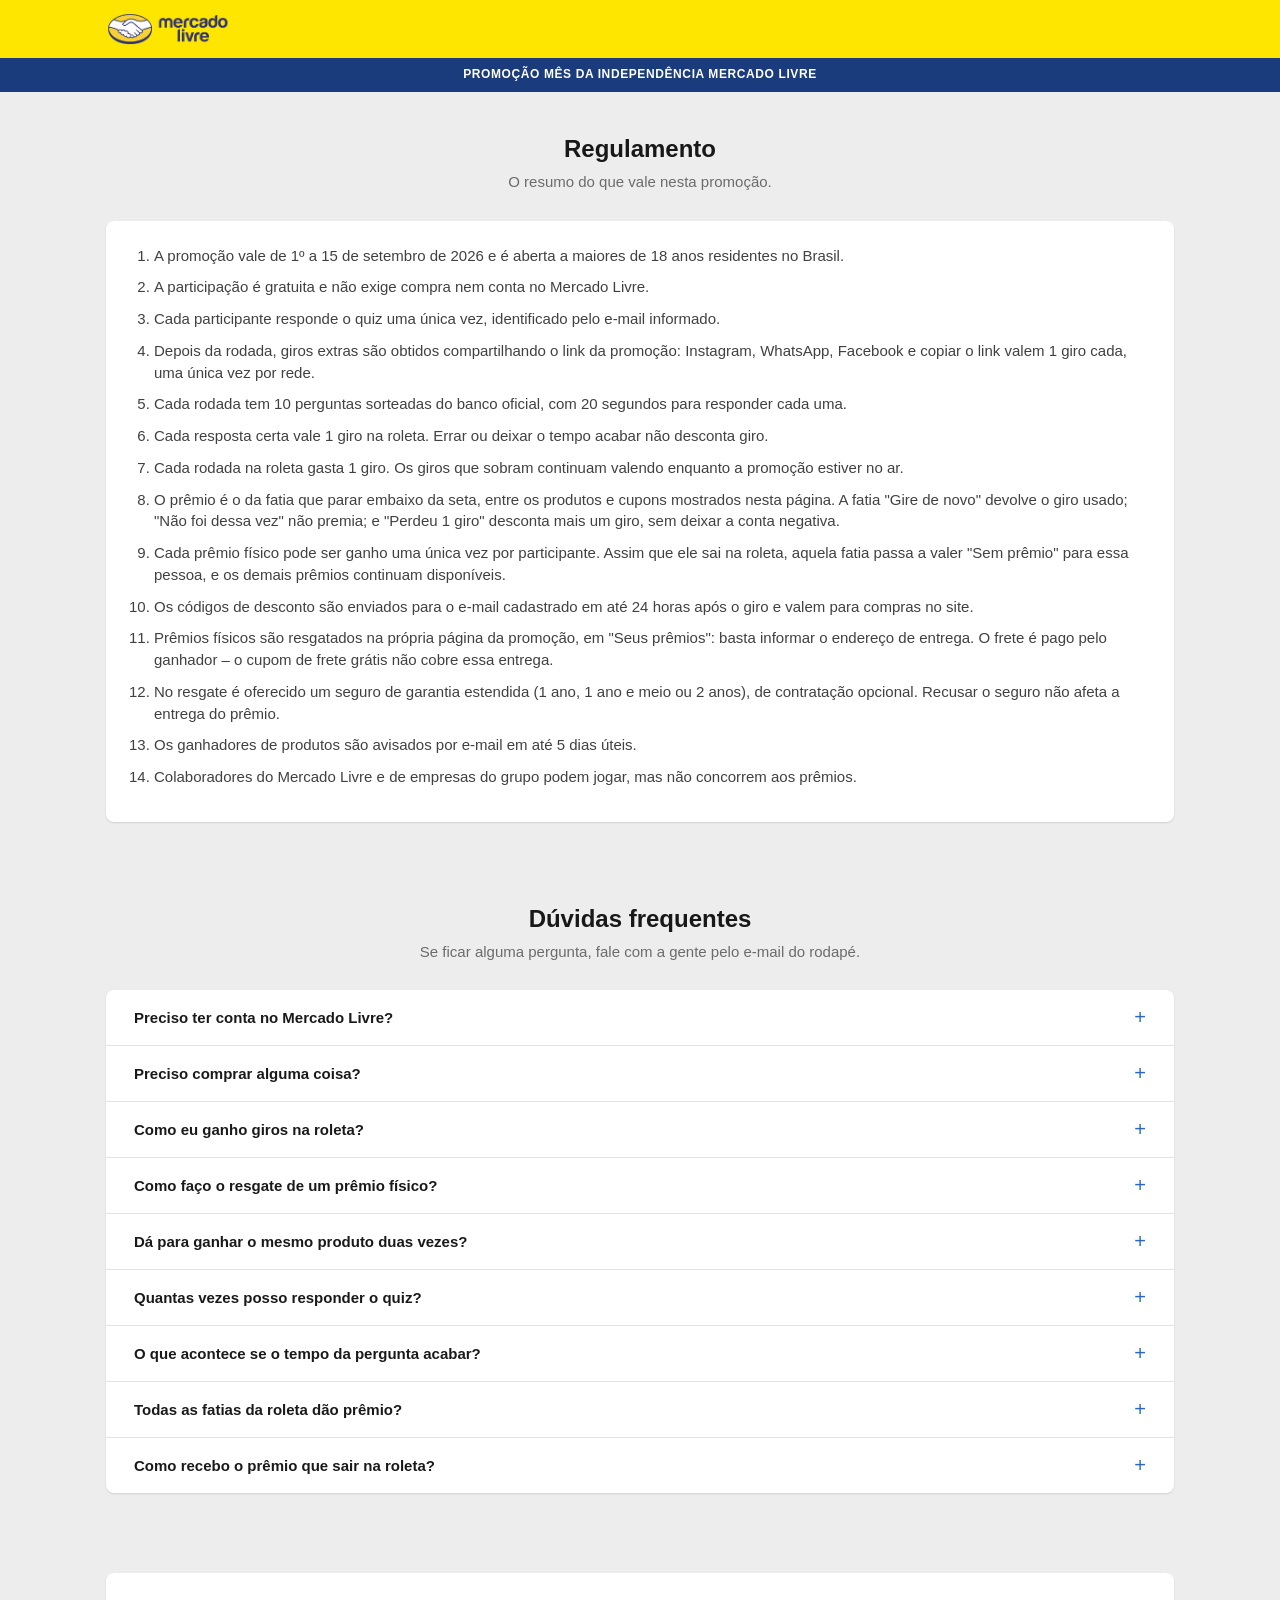
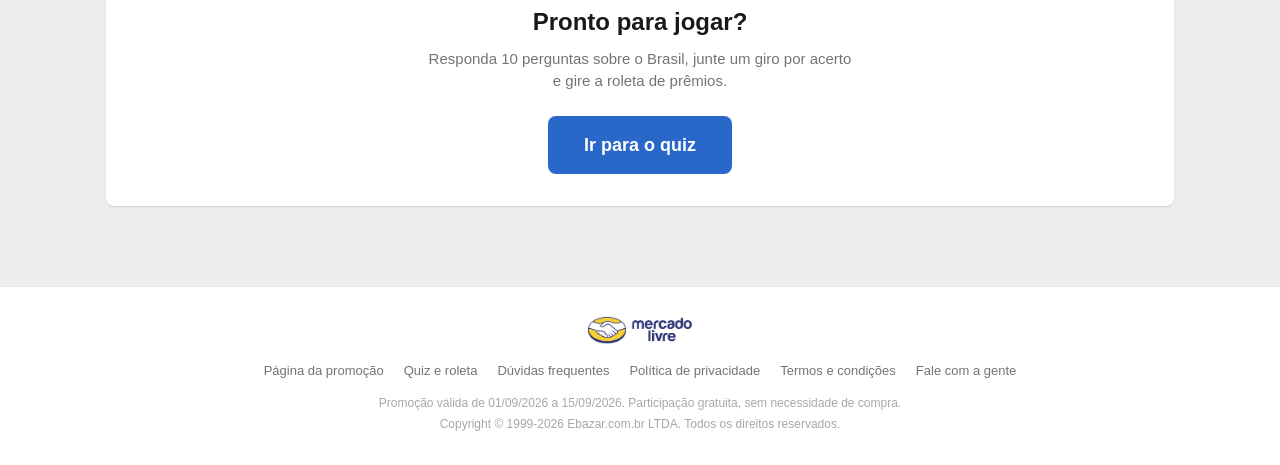
==== commit 623564a0: "Quiz e roleta em página própria, giros por acerto e checkout no padrão da loja Separa o quiz e a rol" ====
--- a/regulamento.html
+++ b/regulamento.html
@@ -34,11 +34,11 @@
           <li>A promoção vale de 1º a 15 de setembro de 2026 e é aberta a maiores de 18 anos residentes no Brasil.</li>
           <li>A participação é gratuita e não exige compra nem conta no Mercado Livre.</li>
           <li>Cada participante responde o quiz uma única vez, identificado pelo e-mail informado.</li>
-          <li>Depois da rodada, giros extras são obtidos compartilhando o link da promoção: cada compartilhamento vale 1 giro, creditado na hora como 100 pontos de saldo.</li>
+          <li>Depois da rodada, giros extras são obtidos compartilhando o link da promoção: Instagram, WhatsApp, Facebook e copiar o link valem 1 giro cada, uma única vez por rede.</li>
           <li>Cada rodada tem 10 perguntas sorteadas do banco oficial, com 20 segundos para responder cada uma.</li>
-          <li>A pontuação é a soma dos acertos (100 pontos cada) com o bônus de rapidez (até 100 pontos por pergunta) e fica acumulada como saldo.</li>
-          <li>Cada giro na roleta custa 100 pontos do saldo. Os pontos que sobram continuam valendo para o próximo giro.</li>
-          <li>O prêmio é o da fatia que parar embaixo da seta, entre os produtos e cupons mostrados nesta página. A fatia "Gire de novo" devolve os 100 pontos ao saldo; "Não foi dessa vez" não premia; e "Perdeu 1 giro" desconta outros 100 pontos, sem deixar o saldo negativo.</li>
+          <li>Cada resposta certa vale 1 giro na roleta. Errar ou deixar o tempo acabar não desconta giro.</li>
+          <li>Cada rodada na roleta gasta 1 giro. Os giros que sobram continuam valendo enquanto a promoção estiver no ar.</li>
+          <li>O prêmio é o da fatia que parar embaixo da seta, entre os produtos e cupons mostrados nesta página. A fatia "Gire de novo" devolve o giro usado; "Não foi dessa vez" não premia; e "Perdeu 1 giro" desconta mais um giro, sem deixar a conta negativa.</li>
           <li>Cada prêmio físico pode ser ganho uma única vez por participante. Assim que ele sai na roleta, aquela fatia passa a valer "Sem prêmio" para essa pessoa, e os demais prêmios continuam disponíveis.</li>
           <li>Os códigos de desconto são enviados para o e-mail cadastrado em até 24 horas após o giro e valem para compras no site.</li>
           <li>Prêmios físicos são resgatados na própria página da promoção, em "Seus prêmios": basta informar o endereço de entrega. O frete é pago pelo ganhador &ndash; o cupom de frete grátis não cobre essa entrega.</li>
@@ -67,7 +67,7 @@
         </div>
         <div class="faq__item">
           <button class="faq__pergunta" type="button" aria-expanded="false" aria-controls="faq3">Como eu ganho giros na roleta?</button>
-          <p class="faq__resposta" id="faq3" hidden>De duas formas: respondendo o quiz, em que cada acerto vale 100 pontos mais até 100 de bônus por rapidez (e cada 100 pontos valem um giro); e compartilhando o link da promoção, em que cada compartilhamento vale mais 1 giro.</p>
+          <p class="faq__resposta" id="faq3" hidden>De duas formas: respondendo o quiz, em que cada resposta certa vale 1 giro (até 10 na rodada); e compartilhando o link da promoção no Instagram, WhatsApp, Facebook ou copiando o link, que valem 1 giro cada, uma vez por rede.</p>
         </div>
         <div class="faq__item">
           <button class="faq__pergunta" type="button" aria-expanded="false" aria-controls="faq9">Como faço o resgate de um prêmio físico?</button>
@@ -87,7 +87,7 @@
         </div>
         <div class="faq__item">
           <button class="faq__pergunta" type="button" aria-expanded="false" aria-controls="faq6">Todas as fatias da roleta dão prêmio?</button>
-          <p class="faq__resposta" id="faq6" hidden>Não. Além dos produtos e cupons, a roleta tem a fatia "Gire de novo", que devolve os 100 pontos, a fatia "Não foi dessa vez", que não premia, e a fatia "Perdeu 1 giro", que desconta mais 100 pontos do saldo. Se não houver todos esses pontos, sai só o que existir: o saldo nunca fica negativo.</p>
+          <p class="faq__resposta" id="faq6" hidden>Não. Além dos produtos e cupons, a roleta tem a fatia "Gire de novo", que devolve o giro usado, a fatia "Não foi dessa vez", que não premia, e a fatia "Perdeu 1 giro", que tira mais um giro. Se não houver outro giro para tirar, nada é descontado: a conta nunca fica negativa.</p>
         </div>
         <div class="faq__item">
           <button class="faq__pergunta" type="button" aria-expanded="false" aria-controls="faq5">Como recebo o prêmio que sair na roleta?</button>
@@ -102,8 +102,8 @@
     <div class="container">
       <div class="cartao painel">
         <h2>Pronto para jogar?</h2>
-        <p>Responda 10 perguntas sobre o Brasil, acumule pontos e gire a roleta de prêmios.</p>
-        <a class="botao botao--principal botao--grande" href="index.html#participar">Ir para o quiz</a>
+        <p>Responda 10 perguntas sobre o Brasil, junte um giro por acerto e gire a roleta de prêmios.</p>
+        <a class="botao botao--principal botao--grande" href="quiz.html">Ir para o quiz</a>
       </div>
     </div>
   </section>
@@ -115,6 +115,7 @@
     <img src="imagens/mercado-livre-seeklogo.svg" alt="Mercado Livre">
     <ul class="rodape__links">
       <li><a href="index.html">Página da promoção</a></li>
+      <li><a href="quiz.html">Quiz e roleta</a></li>
       <li><a href="#duvidas">Dúvidas frequentes</a></li>
       <li><a href="#">Política de privacidade</a></li>
       <li><a href="#">Termos e condições</a></li>
--- a/css/estilo.css
+++ b/css/estilo.css
@@ -39,6 +39,10 @@
 }
 
 img { max-width: 100%; display: block; }
+
+/* O display do navegador para [hidden] perde para qualquer classe que defina
+   display (como .botao), então some com o elemento de uma vez. */
+[hidden] { display: none !important; }
 a { color: var(--azul); text-decoration: none; }
 a:hover { color: var(--azul-hover); }
 button { font-family: inherit; }
@@ -48,11 +52,6 @@
   max-width: var(--container);
   margin: 0 auto;
   padding: 0 16px;
-}
-
-.visualmente-oculto {
-  position: absolute; width: 1px; height: 1px;
-  overflow: hidden; clip: rect(0 0 0 0); white-space: nowrap;
 }
 
 /* ============================ TOPO ====================================== */
@@ -257,7 +256,6 @@
 .faq__pergunta::after { content: "+"; font-size: 20px; font-weight: 400; color: var(--azul); }
 .faq__pergunta[aria-expanded="true"]::after { content: "\2013"; }
 .faq__resposta { padding: 0 28px 18px; color: var(--texto-medio); margin: 0; max-width: 80ch; }
-.faq__resposta[hidden] { display: none; }
 
 /* ============================ QUIZ ====================================== */
 
@@ -336,11 +334,11 @@
 .feedback--certo { background: rgba(0, 166, 80, .08); border-color: var(--verde); }
 .feedback--errado { background: rgba(242, 61, 79, .07); border-color: var(--vermelho); }
 .feedback strong { display: block; margin-bottom: 2px; }
-.feedback[hidden] { display: none; }
+.feedback .botao { margin-top: 12px; }
 
 .quiz__rodape { display: flex; justify-content: space-between; align-items: center; gap: 16px; }
-.quiz__pontos { font-size: 14px; color: var(--texto-medio); }
-.quiz__pontos strong { color: var(--verde); font-size: 18px; }
+.quiz__giros { font-size: 14px; color: var(--texto-medio); }
+.quiz__giros strong { color: var(--verde); font-size: 18px; }
 
 /* Cadastro e resultado --------------------------------------------------- */
 .painel { padding: 32px; text-align: center; }
@@ -397,6 +395,8 @@
 .cupom p { margin: 0; color: var(--texto-medio); font-size: 13px; }
 
 .acoes-centro { display: flex; gap: 12px; justify-content: center; flex-wrap: wrap; }
+/* No resultado o botão vem logo depois do convite para compartilhar. */
+#tela-resultado .acoes-centro { margin-top: 22px; }
 
 .resumo { text-align: left; margin-top: 28px; }
 .resumo h3 { font-size: 16px; margin: 0 0 12px; }
@@ -495,7 +495,6 @@
   border: 1px solid var(--linha);
   background: var(--cinza-bg);
 }
-.roleta__resultado[hidden] { display: none; }
 .roleta__resultado strong { display: block; font-size: 18px; margin-bottom: 4px; }
 .roleta__resultado p { margin: 0; color: var(--texto-medio); font-size: 14px; }
 .roleta__resultado--produto { background: rgba(41, 104, 200, .08); border-color: var(--azul); }
@@ -542,48 +541,88 @@
   max-width: 380px;
 }
 .resgate__produto img { width: 56px; height: 56px; object-fit: contain; flex: 0 0 auto; }
-.resgate__produto img[hidden] { display: none; }
 .resgate__produto small { display: block; color: var(--texto-medio); font-size: 12px; }
 .resgate__produto strong { font-size: 14px; line-height: 1.3; }
 
-.seguro__detalhes { margin: -14px 0 20px !important; font-size: 14px; }
-
-.seguro__alvo {
-  text-align: left; max-width: 520px; margin: 0 auto 14px;
-}
-.seguro__alvo small { display: block; color: var(--texto-medio); font-size: 13px; }
-.seguro__alvo strong { font-size: 15px; }
-
-.seguro__opcoes { display: grid; gap: 10px; max-width: 520px; margin: 0 auto 16px; }
+/* A oferta de seguro segue a tela de garantia estendida da loja: página
+   branca, sem cartão, tudo alinhado à esquerda, uma opção por linha e o
+   preço na ponta direita. */
+
+body.pagina-loja { background: var(--branco); }
+body.pagina-loja .secao { padding: 32px 0 60px; }
+body.pagina-loja .quiz { max-width: none; }
+body.pagina-loja #resgate-checkout { text-align: left; }
+body.pagina-loja #resgate-checkout > h2 { font-size: 26px; margin-bottom: 20px; }
+body.pagina-loja #tela-resgate {
+  background: none;
+  box-shadow: none;
+  border-radius: 0;
+  padding: 0;
+}
+
+.seguro { text-align: left; }
+.seguro h2 { font-size: 26px; margin-bottom: 14px; }
+.seguro > p { color: var(--texto-medio); margin: 0 0 6px; max-width: none; font-size: 14px; }
+.seguro__detalhes { margin: 0 0 26px !important; font-size: 14px; }
+
+.seguro__alvo { display: flex; align-items: center; gap: 12px; margin-bottom: 18px; }
+.seguro__miniatura { position: relative; flex: 0 0 auto; width: 40px; height: 40px; }
+.seguro__miniatura img {
+  width: 40px; height: 40px;
+  border-radius: 50%; object-fit: contain; padding: 4px;
+  background: var(--branco); border: 1px solid var(--linha);
+}
+.seguro__conferido {
+  position: absolute; right: -2px; bottom: -2px;
+  width: 16px; height: 16px;
+  fill: var(--verde);
+  stroke: var(--branco); stroke-width: 1.5;
+}
+.seguro__alvo-texto small { display: block; color: var(--texto-medio); font-size: 14px; }
+.seguro__alvo-texto strong { font-size: 15px; font-weight: 600; }
+
+.seguro__opcoes { display: grid; gap: 12px; margin-bottom: 18px; }
 
 .seguro__opcao {
   position: relative;
-  display: flex; align-items: center; gap: 12px;
+  display: flex; align-items: center; gap: 14px;
   border: 1px solid rgba(0, 0, 0, .2);
   border-radius: var(--raio);
-  padding: 18px 20px;
+  padding: 16px 24px;
   cursor: pointer;
   transition: border-color .15s ease, box-shadow .15s ease;
 }
+.seguro__opcao--recomendada { padding-top: 26px; }
 .seguro__opcao:hover { border-color: var(--azul); }
 .seguro__opcao--ativa { border-color: var(--azul); box-shadow: 0 0 0 1px var(--azul); }
 .seguro__opcao input { width: 18px; height: 18px; accent-color: var(--azul); flex: 0 0 auto; }
 .seguro__periodo { font-size: 16px; font-weight: 600; }
-.seguro__preco { margin-left: auto; font-size: 15px; color: var(--texto-medio); }
+
+/* Coluna de preços, encostada na direita como na loja. */
+.seguro__valores { margin-left: auto; display: grid; gap: 2px; justify-items: end; text-align: right; }
+.seguro__total { font-size: 16px; }
+.seguro__total s { margin-right: 8px; font-size: 14px; color: var(--texto-fraco); }
+.seguro__economia { font-size: 13px; color: var(--verde); }
 
 .seguro__selo {
   position: absolute; top: -1px; right: -1px;
   background: #000; color: var(--branco);
   font-size: 10px; font-weight: 700;
   text-transform: uppercase; letter-spacing: .5px;
-  padding: 3px 10px;
+  padding: 4px 10px;
   border-radius: 0 var(--raio) 0 var(--raio);
 }
 
+.seguro__rodape {
+  display: flex; align-items: center; justify-content: space-between;
+  gap: 20px; flex-wrap: wrap;
+}
 .seguro__termos {
   font-size: 13px; color: var(--texto-medio);
-  max-width: 520px; margin: 0 auto 20px !important;
-}
+  margin: 0 !important;
+}
+.seguro__acoes { display: flex; gap: 12px; margin-left: auto; }
+.seguro__acoes .botao { padding: 11px 24px; font-size: 15px; }
 
 /* Checkout ---------------------------------------------------------------- */
 
@@ -596,45 +635,75 @@
 }
 .checkout__coluna { display: grid; gap: 16px; align-content: start; }
 
+/* Linha do produto, solta acima dos blocos, como no checkout da loja. */
 .checkout__produto {
   display: flex; align-items: center; gap: 14px;
   font-size: 14px;
 }
-.checkout__produto img { width: 56px; height: 56px; object-fit: contain; flex: 0 0 auto; }
-.checkout__produto img[hidden] { display: none; }
+.checkout__produto img {
+  width: 56px; height: 56px; object-fit: contain; flex: 0 0 auto;
+  border: 1px solid var(--linha); border-radius: 6px; padding: 4px;
+}
+.checkout__produto-texto strong { display: block; font-weight: 400; }
+.checkout__produto-texto small { color: var(--texto-medio); font-size: 13px; }
 
 .checkout__bloco {
   border: 1px solid var(--linha);
   border-radius: var(--raio);
-  padding: 18px;
-}
-.checkout__bloco h3 { font-size: 16px; margin: 0 0 14px; }
-
-.checkout__abas { display: flex; gap: 10px; margin-bottom: 14px; }
+  padding: 20px;
+}
+.checkout__bloco h3 { font-size: 17px; margin: 0 0 16px; }
+
+.checkout__abas { display: flex; gap: 12px; margin-bottom: 16px; }
 .checkout__aba {
-  flex: 1;
-  background: var(--cinza-bg);
-  border: 1px solid transparent;
-  border-radius: var(--raio);
-  padding: 10px 14px;
-  font-size: 14px; font-weight: 600; color: var(--texto);
+  flex: 0 0 240px;
+  background: var(--branco);
+  border: 1px solid rgba(0, 0, 0, .2);
+  border-radius: var(--raio);
+  padding: 8px 14px;
+  text-align: center;
+  display: grid; gap: 1px;
+}
+.checkout__aba b { font-size: 14px; font-weight: 600; }
+.checkout__aba small { font-size: 13px; font-weight: 400; color: var(--texto-medio); }
+.checkout__aba--ativa { border-color: var(--azul); box-shadow: 0 0 0 1px var(--azul); }
+.checkout__gratis { color: var(--verde) !important; font-weight: 600; }
+
+/* Endereço com o pino à esquerda e o atalho para trocar logo abaixo. */
+.checkout__endereco {
+  display: flex; align-items: flex-start; gap: 10px;
+  border: 1px solid var(--azul);
+  border-radius: var(--raio);
+  padding: 14px 16px;
+  font-size: 14px;
+  margin-bottom: 20px;
+}
+.checkout__pino { width: 18px; height: 18px; flex: 0 0 auto; fill: var(--azul); margin-top: 1px; }
+.checkout__endereco-texto { display: grid; gap: 4px; }
+
+.checkout__link {
+  justify-self: start;
+  background: none; border: 0; padding: 0;
+  color: var(--azul); font-size: 13px; font-weight: 600;
   cursor: pointer;
-  display: grid; gap: 2px;
-}
-.checkout__aba small { font-size: 12px; font-weight: 400; color: var(--texto-medio); }
-.checkout__aba--ativa { background: var(--branco); border-color: var(--azul); }
-.checkout__gratis { color: var(--verde) !important; font-weight: 600; }
-
-.checkout__endereco {
-  border: 1px solid var(--azul);
-  border-radius: var(--raio);
-  padding: 12px 14px;
-  font-size: 14px;
-  margin-bottom: 14px;
-}
+}
+.checkout__link:hover { text-decoration: underline; }
+
 .checkout__envio { font-size: 14px; }
-.checkout__envio strong { display: block; }
-.checkout__envio small { color: var(--texto-medio); }
+.checkout__envio-titulo { display: flex; align-items: center; gap: 8px; margin-bottom: 10px; }
+.checkout__envio-titulo strong { font-size: 15px; }
+.checkout__selo-full {
+  background: var(--verde); color: var(--branco);
+  font-size: 11px; font-weight: 700; font-style: italic;
+  padding: 1px 7px; border-radius: 3px;
+}
+.checkout__opcao-envio {
+  display: flex; align-items: center; gap: 10px;
+  padding: 8px 0;
+}
+.checkout__opcao-envio input { width: 17px; height: 17px; accent-color: var(--azul); flex: 0 0 auto; }
+.checkout__envio-preco { margin-left: auto; font-weight: 600; }
+.checkout__envio-nota { display: block; color: var(--texto-medio); font-size: 13px; }
 
 .checkout__pagamentos { display: grid; gap: 10px; }
 .pagamento {
@@ -648,6 +717,13 @@
 .pagamento:hover { border-color: var(--azul); }
 .pagamento--ativo { border-color: var(--azul); box-shadow: 0 0 0 1px var(--azul); }
 .pagamento input { width: 18px; height: 18px; accent-color: var(--azul); flex: 0 0 auto; }
+.pagamento__icone {
+  flex: 0 0 auto;
+  width: 34px; height: 34px;
+  display: flex; align-items: center; justify-content: center;
+  border: 1px solid var(--linha); border-radius: 6px;
+}
+.pagamento__icone svg { width: 20px; height: 20px; }
 .pagamento strong { display: block; font-size: 15px; }
 .pagamento small { color: var(--texto-medio); font-size: 13px; }
 .pagamento__selo {
@@ -665,7 +741,7 @@
   position: sticky;
   top: 16px;
 }
-.checkout__resumo h3 { font-size: 17px; margin: 0 0 14px; }
+.checkout__resumo h3 { font-size: 19px; margin: 0 0 16px; }
 .checkout__resumo dl {
   display: grid; grid-template-columns: 1fr auto;
   gap: 8px 12px; margin: 0 0 14px;
@@ -673,6 +749,7 @@
 }
 .checkout__resumo dt { color: var(--texto); }
 .checkout__resumo dd { margin: 0; text-align: right; color: var(--texto); }
+.checkout__resumo dd s { margin-right: 6px; color: var(--texto-fraco); }
 
 .checkout__total {
   display: flex; justify-content: space-between; align-items: baseline;
@@ -680,8 +757,8 @@
   padding-top: 14px;
   font-size: 17px;
 }
-.checkout__total strong { font-size: 22px; }
-.checkout__economia { color: var(--verde); font-size: 13px; margin: 6px 0 16px; }
+.checkout__total strong { font-size: 24px; }
+.checkout__economia { color: var(--verde); font-size: 13px; margin: 6px 0 18px; text-align: right; }
 
 .checkout__voltar {
   width: 100%; margin-top: 10px;
@@ -720,6 +797,12 @@
   cursor: pointer;
   transition: border-color .15s ease, background-color .15s ease, color .15s ease;
 }
+.compartilhar__botao--usado {
+  opacity: .55;
+  border-style: dashed;
+}
+.compartilhar__botao--usado::after { content: " ✓"; }
+
 .compartilhar__botao:hover {
   border-color: var(--azul); background: var(--azul-claro); color: var(--azul);
 }
@@ -728,7 +811,6 @@
   margin: 14px 0 0 !important;
   color: var(--verde); font-weight: 600; font-size: 14px;
 }
-.compartilhar__aviso[hidden] { display: none; }
 .compartilhar__contador { margin: 8px 0 0 !important; font-size: 13px; }
 
 /* Ranking ---------------------------------------------------------------- */
@@ -785,6 +867,10 @@
   .chamada__texto h1 { font-size: 21px; }
   .quiz__pergunta { font-size: 19px; }
   .quiz__cartao, .painel { padding: 20px; }
+  .seguro__opcao { flex-wrap: wrap; padding: 18px; }
+  .seguro__valores { margin-left: 32px; justify-items: start; text-align: left; }
+  .seguro__acoes { width: 100%; margin-left: 0; }
+  .seguro__acoes .botao { flex: 1; }
   .quiz__rodape { flex-direction: column-reverse; align-items: stretch; }
   .premio__figura { height: 150px; }
   .secao { padding: 28px 0; }
@@ -794,7 +880,48 @@
   .roleta__centro { width: 76px; height: 76px; font-size: 13px; }
 }
 
+/* ========================= TELA DE CARREGAMENTO ========================== */
+/* Fica sobre a página inteira enquanto o checkout é preparado. */
+
+.carregando {
+  position: fixed;
+  inset: 0;
+  z-index: 50;
+  background: var(--branco);
+  display: flex;
+  flex-direction: column;
+  align-items: center;
+  justify-content: center;
+  gap: 28px;
+  padding: 24px;
+}
+
+body.sem-rolagem { overflow: hidden; }
+
+.carregando__texto {
+  margin: 0;
+  max-width: 260px;
+  font-size: 22px;
+  font-weight: 700;
+  line-height: 1.3;
+  text-align: center;
+}
+
+.carregando__circulo {
+  width: 34px;
+  height: 34px;
+  border: 3px solid var(--azul-claro);
+  border-top-color: var(--azul);
+  border-radius: 50%;
+  animation: girar-carregando .8s linear infinite;
+}
+
+@keyframes girar-carregando {
+  to { transform: rotate(360deg); }
+}
+
 @media (prefers-reduced-motion: reduce) {
   html { scroll-behavior: auto; }
   .roleta__disco { transition-duration: .6s; }
-}
+  .carregando__circulo { animation-duration: 2s; }
+}
